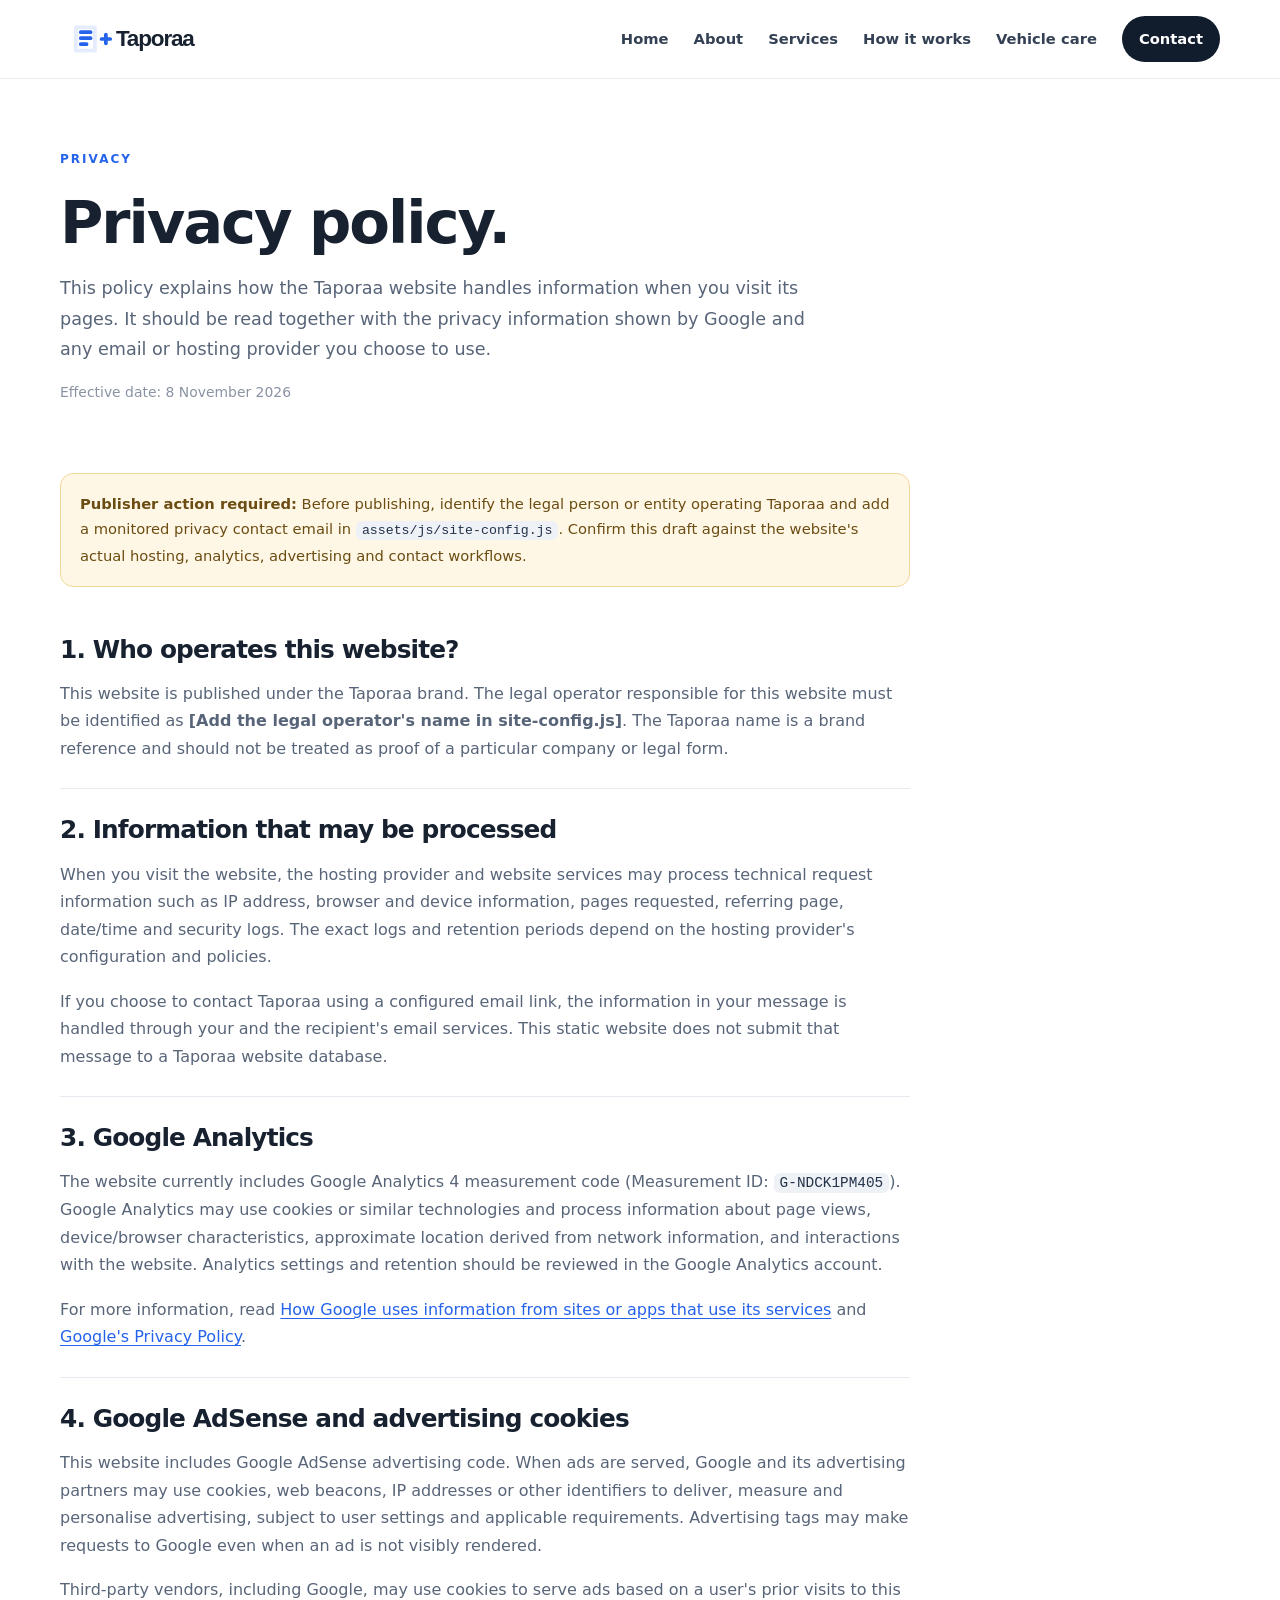
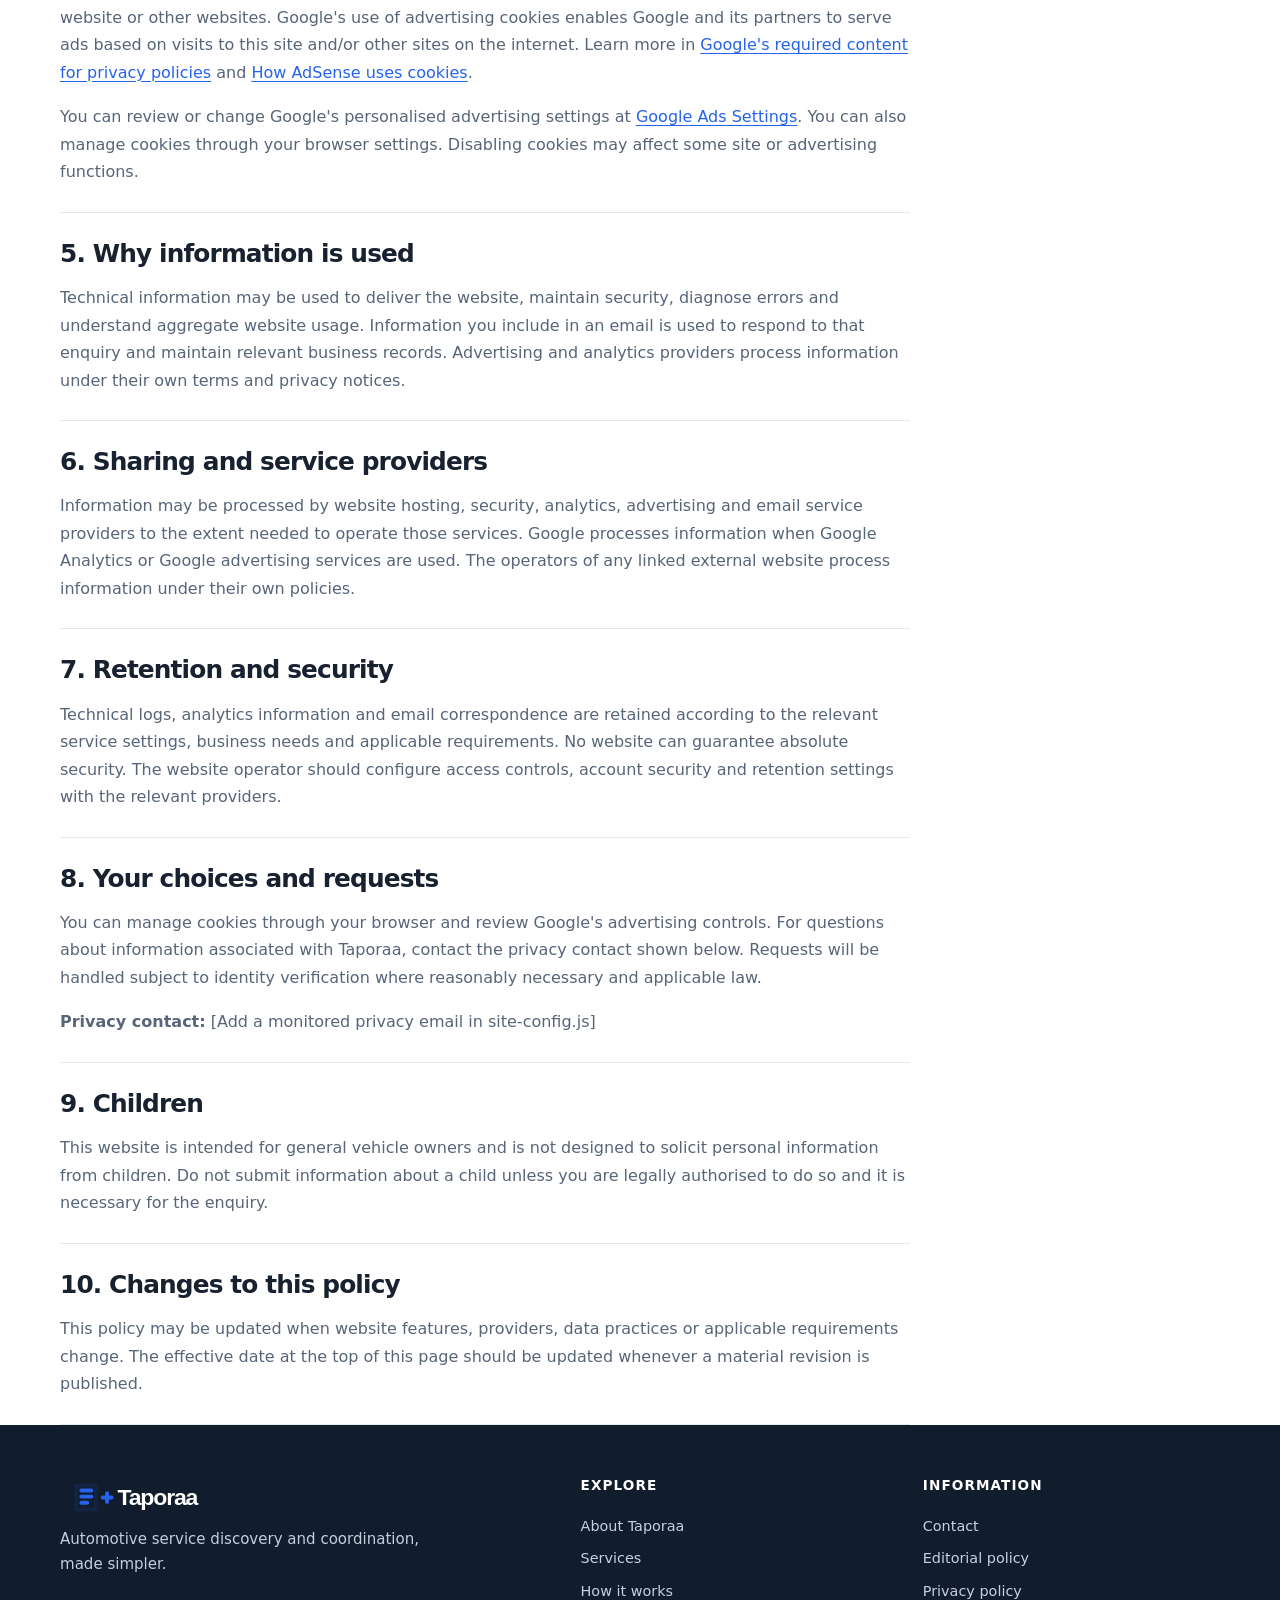
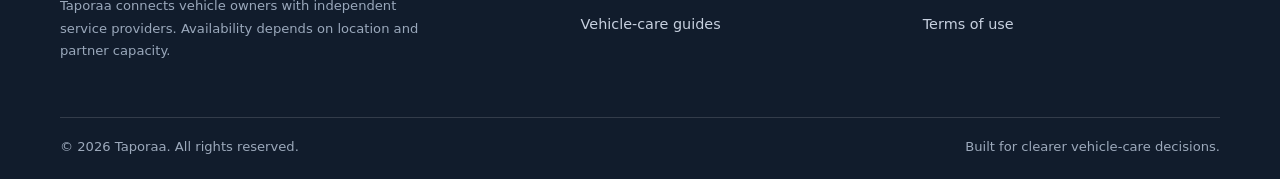
==== privacy-policy.html @ bc0a2e97 "Add files via upload" ====
<!doctype html>
<html lang="en-IN">
<head>
  <meta charset="utf-8">
  <meta name="viewport" content="width=device-width, initial-scale=1">
  <title>Privacy Policy | Taporaa</title>
  <meta name="description" content="Read how Taporaa handles website information, Google Analytics, Google AdSense cookies and privacy enquiries.">
  <link rel="canonical" href="https://taporaa.com/privacy-policy.html">
  <meta property="og:type" content="website">
  <meta property="og:site_name" content="Taporaa">
  <meta property="og:title" content="Privacy Policy | Taporaa">
  <meta property="og:description" content="Read how Taporaa handles website information, Google Analytics, Google AdSense cookies and privacy enquiries.">
  <meta property="og:url" content="https://taporaa.com/privacy-policy.html">
  <meta property="og:image" content="https://taporaa.com/assets/img/og-cover.svg">
  <meta name="twitter:card" content="summary_large_image">

  <link rel="icon" href="/assets/img/favicon.svg" type="image/svg+xml">
  <link rel="stylesheet" href="/assets/css/style.css">
  <meta name="theme-color" content="#111827">
  <!-- Google Analytics 4: retained from the existing Taporaa site. Disable in site-config.js if no longer used. -->
  <script async src="https://www.googletagmanager.com/gtag/js?id=G-NDCK1PM405"></script>
  <script>window.dataLayer=window.dataLayer||[];function gtag(){dataLayer.push(arguments);}gtag('js',new Date());gtag('config','G-NDCK1PM405');</script>


</head>
<body>

<a class="skip-link" href="#main">Skip to content</a>
<header class="site-header">
  <div class="container header-inner">
    <a class="brand" href="/" aria-label="Taporaa home">
      <img src="/assets/img/taporaa-logo.svg" width="154" height="42" alt="Taporaa" />
    </a>
    <button class="menu-toggle" type="button" aria-expanded="false" aria-controls="primary-nav" aria-label="Open navigation"><span></span><span></span><span></span></button>
    <nav class="primary-nav" id="primary-nav" aria-label="Main navigation">
      <a href="/">Home</a><a href="/about.html">About</a><a href="/services.html">Services</a><a href="/how-it-works.html">How it works</a><a href="/vehicle-care/">Vehicle care</a><a class="nav-contact" href="/contact.html">Contact</a>
    </nav>
  </div>
</header>

<main id="main" class="container page-main">

<header class="page-hero"><p class="eyebrow">PRIVACY</p><h1>Privacy policy.</h1><p>This policy explains how the Taporaa website handles information when you visit its pages. It should be read together with the privacy information shown by Google and any email or hosting provider you choose to use.</p><p class="policy-updated">Effective date: 8 November 2026</p></header>
<div class="policy-config" id="privacy-config-notice"><strong>Publisher action required:</strong> Before publishing, identify the legal person or entity operating Taporaa and add a monitored privacy contact email in <code>assets/js/site-config.js</code>. Confirm this draft against the website's actual hosting, analytics, advertising and contact workflows.</div>
<section class="content-section"><h2>1. Who operates this website?</h2><p>This website is published under the Taporaa brand. The legal operator responsible for this website must be identified as <strong data-operator-name>[Add the legal operator's name in site-config.js]</strong>. The Taporaa name is a brand reference and should not be treated as proof of a particular company or legal form.</p></section>
<section class="content-section"><h2>2. Information that may be processed</h2><p>When you visit the website, the hosting provider and website services may process technical request information such as IP address, browser and device information, pages requested, referring page, date/time and security logs. The exact logs and retention periods depend on the hosting provider's configuration and policies.</p><p>If you choose to contact Taporaa using a configured email link, the information in your message is handled through your and the recipient's email services. This static website does not submit that message to a Taporaa website database.</p></section>
<section class="content-section"><h2>3. Google Analytics</h2><p>The website currently includes Google Analytics 4 measurement code (Measurement ID: <code>G-NDCK1PM405</code>). Google Analytics may use cookies or similar technologies and process information about page views, device/browser characteristics, approximate location derived from network information, and interactions with the website. Analytics settings and retention should be reviewed in the Google Analytics account.</p><p>For more information, read <a href="https://policies.google.com/technologies/partner-sites" target="_blank" rel="noopener noreferrer">How Google uses information from sites or apps that use its services</a> and <a href="https://policies.google.com/privacy" target="_blank" rel="noopener noreferrer">Google's Privacy Policy</a>.</p></section>
<section class="content-section"><h2>4. Google AdSense and advertising cookies</h2><p>This website includes Google AdSense advertising code. When ads are served, Google and its advertising partners may use cookies, web beacons, IP addresses or other identifiers to deliver, measure and personalise advertising, subject to user settings and applicable requirements. Advertising tags may make requests to Google even when an ad is not visibly rendered.</p><p>Third-party vendors, including Google, may use cookies to serve ads based on a user's prior visits to this website or other websites. Google's use of advertising cookies enables Google and its partners to serve ads based on visits to this site and/or other sites on the internet. Learn more in <a href="https://support.google.com/adsense/answer/1348695" target="_blank" rel="noopener noreferrer">Google's required content for privacy policies</a> and <a href="https://support.google.com/adsense/answer/7549925" target="_blank" rel="noopener noreferrer">How AdSense uses cookies</a>.</p><p>You can review or change Google's personalised advertising settings at <a href="https://adssettings.google.com/" target="_blank" rel="noopener noreferrer">Google Ads Settings</a>. You can also manage cookies through your browser settings. Disabling cookies may affect some site or advertising functions.</p></section>
<section class="content-section"><h2>5. Why information is used</h2><p>Technical information may be used to deliver the website, maintain security, diagnose errors and understand aggregate website usage. Information you include in an email is used to respond to that enquiry and maintain relevant business records. Advertising and analytics providers process information under their own terms and privacy notices.</p></section>
<section class="content-section"><h2>6. Sharing and service providers</h2><p>Information may be processed by website hosting, security, analytics, advertising and email service providers to the extent needed to operate those services. Google processes information when Google Analytics or Google advertising services are used. The operators of any linked external website process information under their own policies.</p></section>
<section class="content-section"><h2>7. Retention and security</h2><p>Technical logs, analytics information and email correspondence are retained according to the relevant service settings, business needs and applicable requirements. No website can guarantee absolute security. The website operator should configure access controls, account security and retention settings with the relevant providers.</p></section>
<section class="content-section"><h2>8. Your choices and requests</h2><p>You can manage cookies through your browser and review Google's advertising controls. For questions about information associated with Taporaa, contact the privacy contact shown below. Requests will be handled subject to identity verification where reasonably necessary and applicable law.</p><p><strong>Privacy contact:</strong> <span data-privacy-email>[Add a monitored privacy email in site-config.js]</span></p></section>
<section class="content-section"><h2>9. Children</h2><p>This website is intended for general vehicle owners and is not designed to solicit personal information from children. Do not submit information about a child unless you are legally authorised to do so and it is necessary for the enquiry.</p></section>
<section class="content-section"><h2>10. Changes to this policy</h2><p>This policy may be updated when website features, providers, data practices or applicable requirements change. The effective date at the top of this page should be updated whenever a material revision is published.</p></section>

</main>

<footer class="site-footer">
  <div class="container footer-grid">
    <div class="footer-brand">
      <a href="/" aria-label="Taporaa home"><img src="/assets/img/taporaa-logo-light.svg" width="154" height="42" alt="Taporaa" loading="lazy"></a>
      <p>Automotive service discovery and coordination, made simpler.</p>
      <p class="small-note">Taporaa connects vehicle owners with independent service providers. Availability depends on location and partner capacity.</p>
    </div>
    <div><h2>Explore</h2><a href="/about.html">About Taporaa</a><a href="/services.html">Services</a><a href="/how-it-works.html">How it works</a><a href="/vehicle-care/">Vehicle-care guides</a></div>
    <div><h2>Information</h2><a href="/contact.html">Contact</a><a href="/editorial-policy.html">Editorial policy</a><a href="/privacy-policy.html">Privacy policy</a><a href="/terms.html">Terms of use</a></div>
  </div>
  <div class="container footer-bottom"><span>© <span data-current-year>2026</span> Taporaa. All rights reserved.</span><span>Built for clearer vehicle-care decisions.</span></div>
</footer>
<script src="/assets/js/site-config.js"></script>
<script src="/assets/js/site.js" defer></script>

</body>
</html>
---- assets/css/style.css ----
:root{--ink:#17212f;--muted:#586579;--line:#e5eaf0;--paper:#fff;--soft:#f5f7fa;--navy:#111c2c;--blue:#2563eb;--blue2:#1d4ed8;--mint:#dff7ef;--mint-ink:#0e7660;--radius:20px;--shadow:0 18px 55px rgba(17,28,44,.08);--max:1160px}
*{box-sizing:border-box}html{scroll-behavior:smooth}body{margin:0;background:var(--paper);color:var(--ink);font-family:Inter,ui-sans-serif,system-ui,-apple-system,BlinkMacSystemFont,'Segoe UI',sans-serif;font-size:16px;line-height:1.72;-webkit-font-smoothing:antialiased}a{color:var(--blue);text-underline-offset:3px}a:hover{color:var(--blue2)}img{max-width:100%;height:auto}h1,h2,h3{font-family:Inter,ui-sans-serif,system-ui,-apple-system,BlinkMacSystemFont,'Segoe UI',sans-serif;line-height:1.18;letter-spacing:-.035em;margin:0 0 16px;color:var(--ink)}h1{font-size:clamp(2.45rem,5vw,4.35rem);font-weight:800}h2{font-size:clamp(1.65rem,3vw,2.35rem);font-weight:800}h3{font-size:1.18rem;font-weight:700}p{margin:0 0 17px;color:var(--muted)}ul,ol{color:var(--muted);padding-left:22px}li{padding:3px 0}code{padding:2px 6px;border-radius:6px;background:#eef2f7;color:#223148;font-size:.9em}.container{width:min(var(--max),calc(100% - 44px));margin-inline:auto}.skip-link{position:absolute;left:-999px;top:8px;background:#fff;color:#111;padding:10px;z-index:100}.skip-link:focus{left:10px}.site-header{position:sticky;top:0;z-index:30;background:rgba(255,255,255,.94);backdrop-filter:blur(14px);border-bottom:1px solid rgba(229,234,240,.9)}.header-inner{height:78px;display:flex;align-items:center;justify-content:space-between;gap:26px}.brand{display:flex;align-items:center}.brand img{display:block;width:150px;height:auto}.primary-nav{display:flex;align-items:center;gap:25px}.primary-nav a{font-size:.92rem;font-weight:600;text-decoration:none;color:#344054}.primary-nav a:hover,.primary-nav a:focus-visible{color:var(--blue)}.primary-nav .nav-contact{background:var(--navy);color:#fff;padding:10px 17px;border-radius:999px}.primary-nav .nav-contact:hover{background:var(--blue);color:#fff}.menu-toggle{display:none;border:0;background:none;padding:10px}.menu-toggle span{display:block;width:23px;height:2px;background:var(--ink);margin:5px}.page-main{min-height:65vh}.hero{display:grid;grid-template-columns:1.08fr .92fr;align-items:center;gap:34px;padding-top:78px;padding-bottom:68px}.hero-copy{max-width:650px}.eyebrow{font-size:.75rem;letter-spacing:.17em;font-weight:700;color:var(--blue);margin:0 0 18px}.hero h1{max-width:680px}.hero-lead{font-size:1.18rem;line-height:1.65;color:#445167;max-width:620px;margin:23px 0}.hero-art{background:linear-gradient(145deg,#edf3ff,#f1fbf7);border-radius:32px;padding:12px;box-shadow:var(--shadow)}.hero-art img{display:block;width:100%;border-radius:24px}.button-row{display:flex;flex-wrap:wrap;gap:12px;margin:27px 0 15px}.button{display:inline-flex;align-items:center;justify-content:center;min-height:48px;padding:12px 21px;border-radius:999px;text-decoration:none;font-weight:700;font-size:.93rem;transition:transform .16s ease,background .16s ease}.button:hover{transform:translateY(-2px)}.button-primary{background:var(--blue);color:#fff}.button-primary:hover{background:var(--blue2);color:#fff}.button-secondary{border:1px solid #cbd5e1;color:var(--ink);background:#fff}.button-secondary:hover{border-color:var(--blue);color:var(--blue)}.button-light{background:#fff;color:var(--navy)}.button-light:hover{color:var(--blue)}.hero-disclaimer,.small-note,.disclaimer{font-size:.86rem;color:#778397}.trust-strip{width:min(var(--max),calc(100% - 44px));margin:0 auto 20px;background:var(--navy);border-radius:18px;display:grid;grid-template-columns:repeat(3,1fr);padding:21px 28px;color:#fff}.trust-strip div{padding:4px 20px;border-right:1px solid rgba(255,255,255,.18)}.trust-strip div:last-child{border:0}.trust-strip strong,.trust-strip span{display:block}.trust-strip strong{font:700 1rem Inter,ui-sans-serif,system-ui,sans-serif}.trust-strip span{font-size:.85rem;color:#c3ccda}.section{padding-top:72px;padding-bottom:64px}.section-pad{padding-left:clamp(0px,2vw,20px);padding-right:clamp(0px,2vw,20px)}.section-heading{max-width:690px;margin:0 0 30px}.section-heading>p:not(.eyebrow){font-size:1.04rem}.service-grid{display:grid;grid-template-columns:repeat(4,1fr);gap:16px}.service-card,.guide-card{border:1px solid var(--line);border-radius:18px;padding:24px;background:#fff;transition:box-shadow .2s ease,transform .2s ease}.service-card:hover,.guide-card:hover{box-shadow:var(--shadow);transform:translateY(-3px)}.card-icon{display:inline-grid;place-items:center;width:43px;height:43px;border-radius:13px;background:#edf3ff;color:var(--blue);font-size:1.4rem;margin-bottom:18px}.service-card p,.guide-card p{font-size:.94rem}.text-link{display:inline-flex;gap:6px;align-items:center;font-weight:700;text-decoration:none;font-size:.92rem}.section-action{margin-top:27px}.split-section{display:grid;grid-template-columns:1fr 1fr;gap:58px;padding-top:78px;padding-bottom:78px;background:var(--soft);border-radius:26px;margin:25px 0}.split-section>div:first-child{padding-left:30px}.step-list{list-style:none;margin:0;padding:0 30px 0 0}.step-list li{display:flex;gap:18px;padding:0 0 23px;margin-bottom:23px;border-bottom:1px solid #dfe5ed}.step-list li:last-child{border:0;margin:0;padding-bottom:0}.step-list b{font:800 1.1rem Inter,ui-sans-serif,system-ui,sans-serif;color:var(--blue)}.step-list h3{margin-bottom:6px}.step-list p{margin:0;font-size:.94rem}.guide-section{padding-top:83px;padding-bottom:73px}.guide-grid{display:grid;grid-template-columns:repeat(3,1fr);gap:16px}.guide-tag{font-size:.7rem!important;letter-spacing:.14em;font-weight:700;color:var(--mint-ink)!important;margin:0 0 12px}.guide-card h3{font-size:1.23rem}.notice-panel{background:#f0f7ff;border:1px solid #dceaff;border-radius:22px;padding:35px 40px;margin:34px 0}.notice-panel p:last-child{margin-bottom:0}.notice-panel.compact{padding:25px 30px}.cta-band{display:flex;align-items:center;justify-content:space-between;gap:25px;background:var(--blue);border-radius:24px;padding-top:34px;padding-bottom:34px;margin:50px 0 70px}.cta-band h2,.cta-band p{color:#fff}.cta-band .eyebrow{color:#cfe0ff}.cta-band p{margin-bottom:0}.cta-band>div{max-width:700px}.page-hero{padding:70px 0 43px;max-width:820px}.page-hero h1{font-size:clamp(2.4rem,4.7vw,3.7rem)}.page-hero>p:not(.eyebrow){font-size:1.1rem;max-width:760px}.content-section{max-width:850px;padding:26px 0;border-bottom:1px solid var(--line)}.content-section h2{font-size:1.55rem}.content-section p:last-child,.content-section ul:last-child{margin-bottom:0}.check-list{list-style:none;padding:0}.check-list li{position:relative;padding-left:28px;margin:8px 0}.check-list li:before{content:'✓';position:absolute;left:0;top:3px;color:var(--mint-ink);font-weight:800}.value-grid{display:grid;grid-template-columns:repeat(3,1fr);gap:14px}.value-grid article{padding:20px;background:var(--soft);border-radius:14px}.value-grid p{margin:0;font-size:.93rem}.inline-cta{max-width:850px;margin:35px 0 65px;padding:25px 0}.service-detail-list{max-width:900px}.service-detail{display:grid;grid-template-columns:55px 1fr;gap:20px;padding:31px 0;border-bottom:1px solid var(--line);scroll-margin-top:100px}.detail-number{font:800 1.05rem Inter,ui-sans-serif,system-ui,sans-serif;color:var(--blue);padding-top:5px}.service-detail h2{font-size:1.6rem}.service-detail h3{font-size:1rem;margin:17px 0 6px}.service-detail ul{margin-top:7px}.process-list{list-style:none;padding:0;margin:15px 0 38px;max-width:900px}.process-list li{display:grid;grid-template-columns:58px 1fr;gap:21px;padding:24px 0;border-bottom:1px solid var(--line)}.process-list li>span{font:800 1.25rem Inter,ui-sans-serif,system-ui,sans-serif;color:var(--blue)}.process-list h2{font-size:1.55rem}.process-list p{margin:0}.guide-list{max-width:900px}.guide-row{display:grid;grid-template-columns:65px 1fr;gap:20px;padding:28px 0;border-bottom:1px solid var(--line)}.guide-icon{display:grid;place-items:center;width:56px;height:56px;border-radius:17px;background:var(--mint);font-size:1.5rem;color:var(--mint-ink)}.guide-row h2{font-size:1.45rem}.guide-row h2 a{color:var(--ink);text-decoration:none}.guide-row h2 a:hover{color:var(--blue)}.guide-row p:not(.guide-tag){margin-bottom:10px}.article-layout{padding-top:50px;padding-bottom:70px}.article-header{max-width:900px;padding:20px 0 34px}.article-header h1{font-size:clamp(2.25rem,4.8vw,3.55rem)}.article-lead{font-size:1.13rem;line-height:1.7;color:#46556b;max-width:850px}.article-meta{font-size:.82rem;color:#8993a3}.article-body{max-width:850px}.article-section{padding:22px 0;border-bottom:1px solid var(--line)}.article-section h2{font-size:1.55rem}.check-panel{background:#f0f7ff;border:1px solid #dceaff;border-radius:18px;padding:25px 29px;margin:28px 0}.check-panel h2{font-size:1.35rem}.check-panel ul{margin-bottom:0}.faq-item{border-bottom:1px solid var(--line);padding:15px 0}.faq-item summary{cursor:pointer;font-weight:700;color:var(--ink)}.faq-item p{margin:12px 0 0}.article-back{margin-top:28px}.contact-layout{display:grid;grid-template-columns:1fr 1fr;gap:18px;max-width:950px;margin-bottom:70px}.contact-card{padding:28px;border:1px solid var(--line);border-radius:19px}.contact-card h2{font-size:1.5rem}.config-warning,.policy-config{background:#fff7e6;color:#6b4c12;border:1px solid #f4d89b;border-radius:13px;padding:17px 19px;font-size:.92rem}.contact-card .small-note{margin-top:18px}.policy-updated{font-size:.87rem!important;color:#8993a3!important}.policy-config{max-width:850px;margin:8px 0 22px}.policy-config[hidden]{display:none}.site-footer{background:var(--navy);color:#fff;padding:52px 0 22px}.footer-grid{display:grid;grid-template-columns:1.6fr 1fr 1fr;gap:45px;padding-bottom:37px}.footer-brand img{filter:none}.footer-brand p{max-width:360px;color:#c4cedd;font-size:.94rem}.footer-brand .small-note{font-size:.82rem;color:#9aa8bb}.footer-grid h2{font:700 .85rem Inter,ui-sans-serif,system-ui,sans-serif;color:#fff;letter-spacing:.08em;text-transform:uppercase;margin:0 0 17px}.footer-grid>div:not(:first-child){display:flex;flex-direction:column;align-items:flex-start}.footer-grid a{color:#c7d0df;text-decoration:none;font-size:.9rem;padding:4px 0}.footer-grid a:hover{color:#fff}.footer-bottom{display:flex;justify-content:space-between;gap:20px;border-top:1px solid rgba(255,255,255,.14);padding-top:18px;color:#9ca9bb;font-size:.82rem}.footer-bottom span:last-child{text-align:right}
@media(max-width:980px){.primary-nav{gap:15px}.primary-nav a{font-size:.86rem}.service-grid{grid-template-columns:repeat(2,1fr)}.hero{grid-template-columns:1fr 1fr}.guide-grid{grid-template-columns:1fr 1fr}}
@media(max-width:760px){.container{width:min(var(--max),calc(100% - 34px))}.header-inner{height:68px}.brand img{width:132px}.menu-toggle{display:block;cursor:pointer}.primary-nav{display:none;position:absolute;top:68px;left:0;right:0;padding:16px 24px 22px;background:#fff;border-bottom:1px solid var(--line);box-shadow:0 16px 25px rgba(17,28,44,.08);flex-direction:column;align-items:stretch;gap:0}.primary-nav.is-open{display:flex}.primary-nav a{padding:12px 0}.primary-nav .nav-contact{padding:11px 17px;text-align:center;margin-top:8px}.hero{grid-template-columns:1fr;padding-top:48px;padding-bottom:42px}.hero-art{max-width:580px;margin:0 auto}.trust-strip{grid-template-columns:1fr;gap:12px;padding:18px 22px}.trust-strip div{border-right:0;border-bottom:1px solid rgba(255,255,255,.18);padding:0 0 12px}.trust-strip div:last-child{border:0;padding-bottom:0}.section{padding-top:54px;padding-bottom:48px}.split-section{grid-template-columns:1fr;gap:26px;padding-top:48px;padding-bottom:48px}.split-section>div:first-child{padding:0 12px}.step-list{padding:0 12px}.guide-grid{grid-template-columns:1fr}.notice-panel{padding:25px}.cta-band{align-items:flex-start;flex-direction:column;padding-top:28px;padding-bottom:28px;margin:35px 0 55px}.page-hero{padding-top:48px}.value-grid{grid-template-columns:1fr}.contact-layout{grid-template-columns:1fr}.footer-grid{grid-template-columns:1fr 1fr;gap:28px}.footer-brand{grid-column:1/-1}.footer-bottom{flex-direction:column}.footer-bottom span:last-child{text-align:left}}
@media(max-width:480px){h1{font-size:2.35rem}.service-grid{grid-template-columns:1fr}.button-row{flex-direction:column;align-items:stretch}.button-row .button{width:100%}.service-detail{grid-template-columns:35px 1fr;gap:12px}.detail-number{font-size:.9rem}.process-list li{grid-template-columns:38px 1fr;gap:12px}.guide-row{grid-template-columns:44px 1fr;gap:13px}.guide-icon{width:42px;height:42px;border-radius:13px}.footer-grid{grid-template-columns:1fr}.footer-brand{grid-column:auto}}
@media(prefers-reduced-motion:reduce){html{scroll-behavior:auto}*,*::before,*::after{transition:none!important;animation:none!important}}
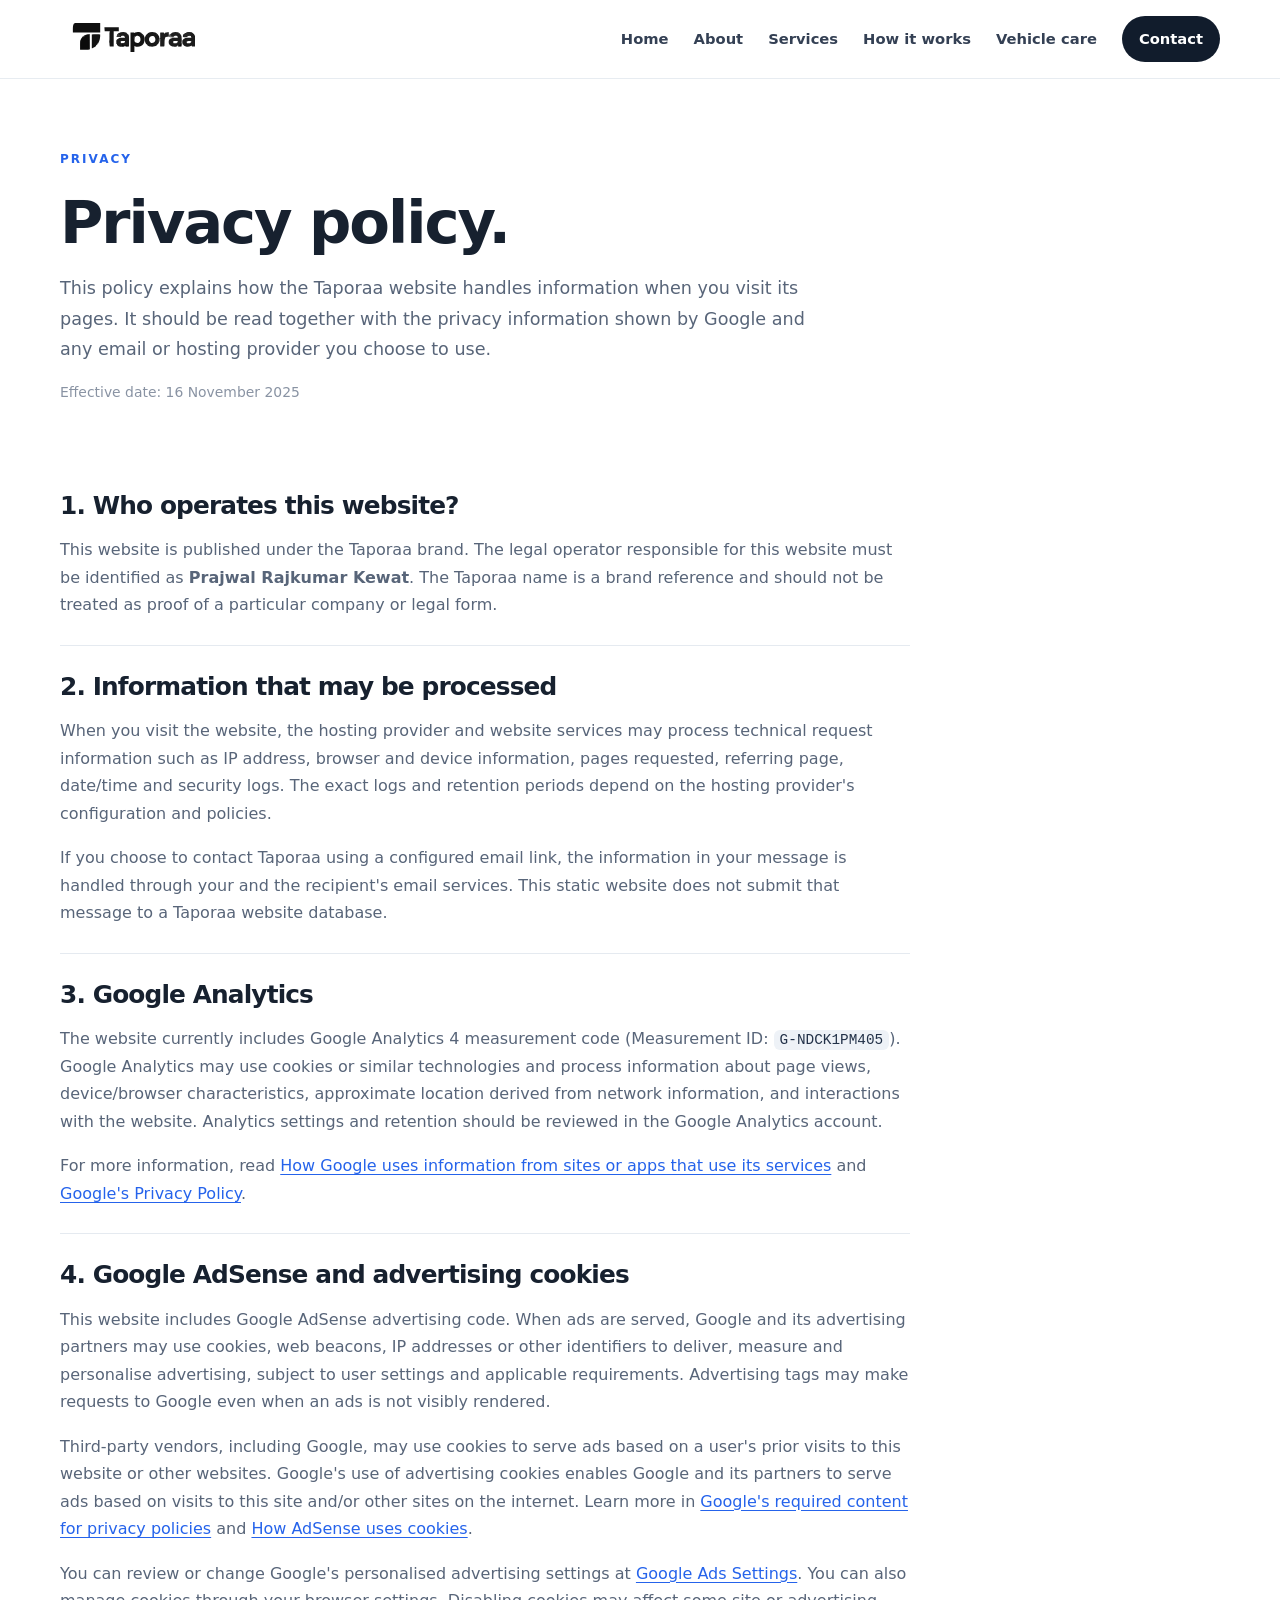
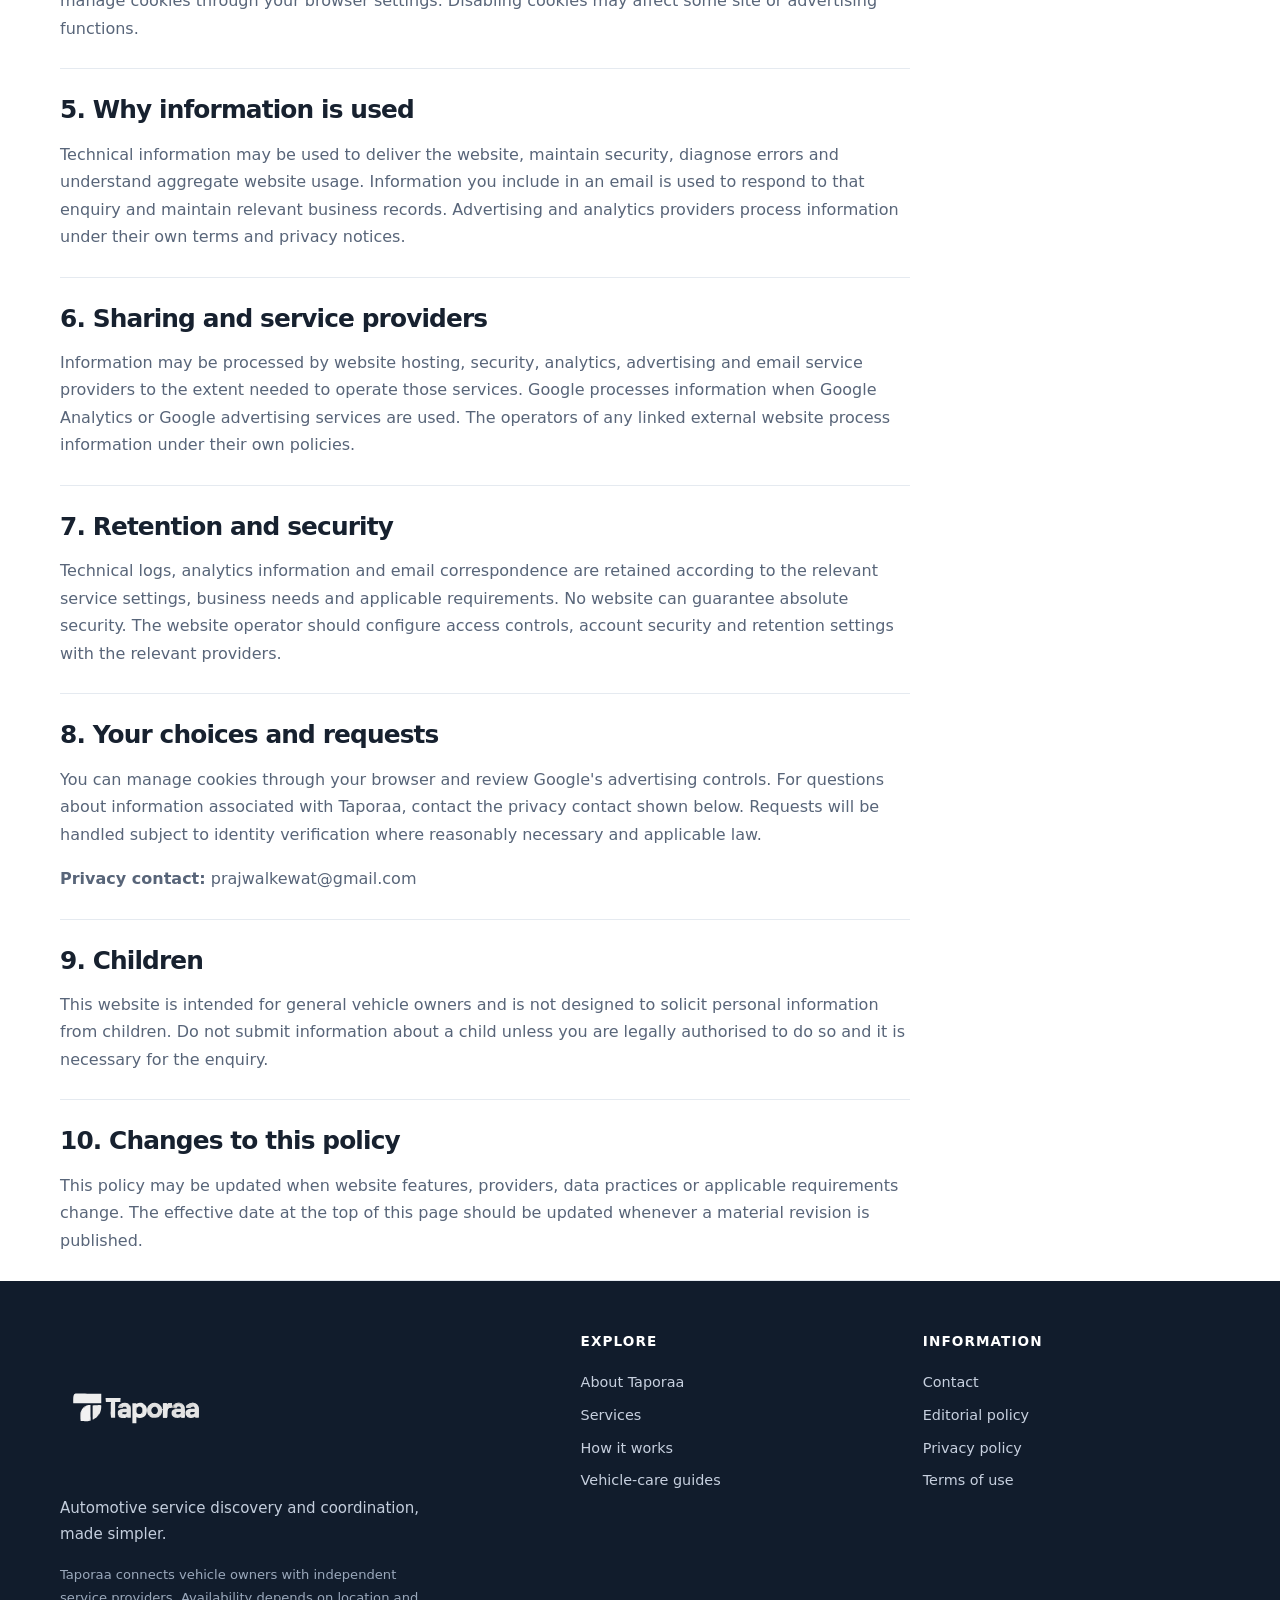
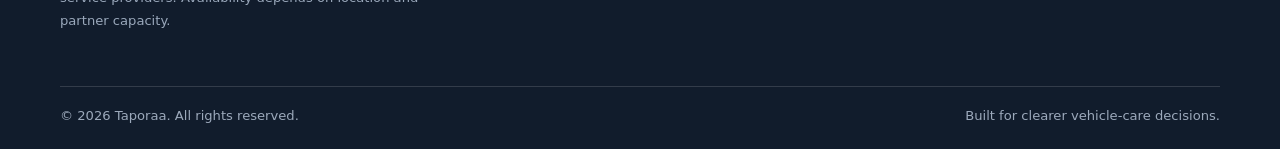
==== commit 62138085: "Update privacy-policy.html" ====
--- a/privacy-policy.html
+++ b/privacy-policy.html
@@ -40,12 +40,12 @@
 
 <main id="main" class="container page-main">
 
-<header class="page-hero"><p class="eyebrow">PRIVACY</p><h1>Privacy policy.</h1><p>This policy explains how the Taporaa website handles information when you visit its pages. It should be read together with the privacy information shown by Google and any email or hosting provider you choose to use.</p><p class="policy-updated">Effective date: 8 November 2026</p></header>
+<header class="page-hero"><p class="eyebrow">PRIVACY</p><h1>Privacy policy.</h1><p>This policy explains how the Taporaa website handles information when you visit its pages. It should be read together with the privacy information shown by Google and any email or hosting provider you choose to use.</p><p class="policy-updated">Effective date: 16 November 2025</p></header>
 <div class="policy-config" id="privacy-config-notice"><strong>Publisher action required:</strong> Before publishing, identify the legal person or entity operating Taporaa and add a monitored privacy contact email in <code>assets/js/site-config.js</code>. Confirm this draft against the website's actual hosting, analytics, advertising and contact workflows.</div>
 <section class="content-section"><h2>1. Who operates this website?</h2><p>This website is published under the Taporaa brand. The legal operator responsible for this website must be identified as <strong data-operator-name>[Add the legal operator's name in site-config.js]</strong>. The Taporaa name is a brand reference and should not be treated as proof of a particular company or legal form.</p></section>
 <section class="content-section"><h2>2. Information that may be processed</h2><p>When you visit the website, the hosting provider and website services may process technical request information such as IP address, browser and device information, pages requested, referring page, date/time and security logs. The exact logs and retention periods depend on the hosting provider's configuration and policies.</p><p>If you choose to contact Taporaa using a configured email link, the information in your message is handled through your and the recipient's email services. This static website does not submit that message to a Taporaa website database.</p></section>
 <section class="content-section"><h2>3. Google Analytics</h2><p>The website currently includes Google Analytics 4 measurement code (Measurement ID: <code>G-NDCK1PM405</code>). Google Analytics may use cookies or similar technologies and process information about page views, device/browser characteristics, approximate location derived from network information, and interactions with the website. Analytics settings and retention should be reviewed in the Google Analytics account.</p><p>For more information, read <a href="https://policies.google.com/technologies/partner-sites" target="_blank" rel="noopener noreferrer">How Google uses information from sites or apps that use its services</a> and <a href="https://policies.google.com/privacy" target="_blank" rel="noopener noreferrer">Google's Privacy Policy</a>.</p></section>
-<section class="content-section"><h2>4. Google AdSense and advertising cookies</h2><p>This website includes Google AdSense advertising code. When ads are served, Google and its advertising partners may use cookies, web beacons, IP addresses or other identifiers to deliver, measure and personalise advertising, subject to user settings and applicable requirements. Advertising tags may make requests to Google even when an ad is not visibly rendered.</p><p>Third-party vendors, including Google, may use cookies to serve ads based on a user's prior visits to this website or other websites. Google's use of advertising cookies enables Google and its partners to serve ads based on visits to this site and/or other sites on the internet. Learn more in <a href="https://support.google.com/adsense/answer/1348695" target="_blank" rel="noopener noreferrer">Google's required content for privacy policies</a> and <a href="https://support.google.com/adsense/answer/7549925" target="_blank" rel="noopener noreferrer">How AdSense uses cookies</a>.</p><p>You can review or change Google's personalised advertising settings at <a href="https://adssettings.google.com/" target="_blank" rel="noopener noreferrer">Google Ads Settings</a>. You can also manage cookies through your browser settings. Disabling cookies may affect some site or advertising functions.</p></section>
+<section class="content-section"><h2>4. Google AdSense and advertising cookies</h2><p>This website includes Google AdSense advertising code. When ads are served, Google and its advertising partners may use cookies, web beacons, IP addresses or other identifiers to deliver, measure and personalise advertising, subject to user settings and applicable requirements. Advertising tags may make requests to Google even when an ads is not visibly rendered.</p><p>Third-party vendors, including Google, may use cookies to serve ads based on a user's prior visits to this website or other websites. Google's use of advertising cookies enables Google and its partners to serve ads based on visits to this site and/or other sites on the internet. Learn more in <a href="https://support.google.com/adsense/answer/1348695" target="_blank" rel="noopener noreferrer">Google's required content for privacy policies</a> and <a href="https://support.google.com/adsense/answer/7549925" target="_blank" rel="noopener noreferrer">How AdSense uses cookies</a>.</p><p>You can review or change Google's personalised advertising settings at <a href="https://adssettings.google.com/" target="_blank" rel="noopener noreferrer">Google Ads Settings</a>. You can also manage cookies through your browser settings. Disabling cookies may affect some site or advertising functions.</p></section>
 <section class="content-section"><h2>5. Why information is used</h2><p>Technical information may be used to deliver the website, maintain security, diagnose errors and understand aggregate website usage. Information you include in an email is used to respond to that enquiry and maintain relevant business records. Advertising and analytics providers process information under their own terms and privacy notices.</p></section>
 <section class="content-section"><h2>6. Sharing and service providers</h2><p>Information may be processed by website hosting, security, analytics, advertising and email service providers to the extent needed to operate those services. Google processes information when Google Analytics or Google advertising services are used. The operators of any linked external website process information under their own policies.</p></section>
 <section class="content-section"><h2>7. Retention and security</h2><p>Technical logs, analytics information and email correspondence are retained according to the relevant service settings, business needs and applicable requirements. No website can guarantee absolute security. The website operator should configure access controls, account security and retention settings with the relevant providers.</p></section>
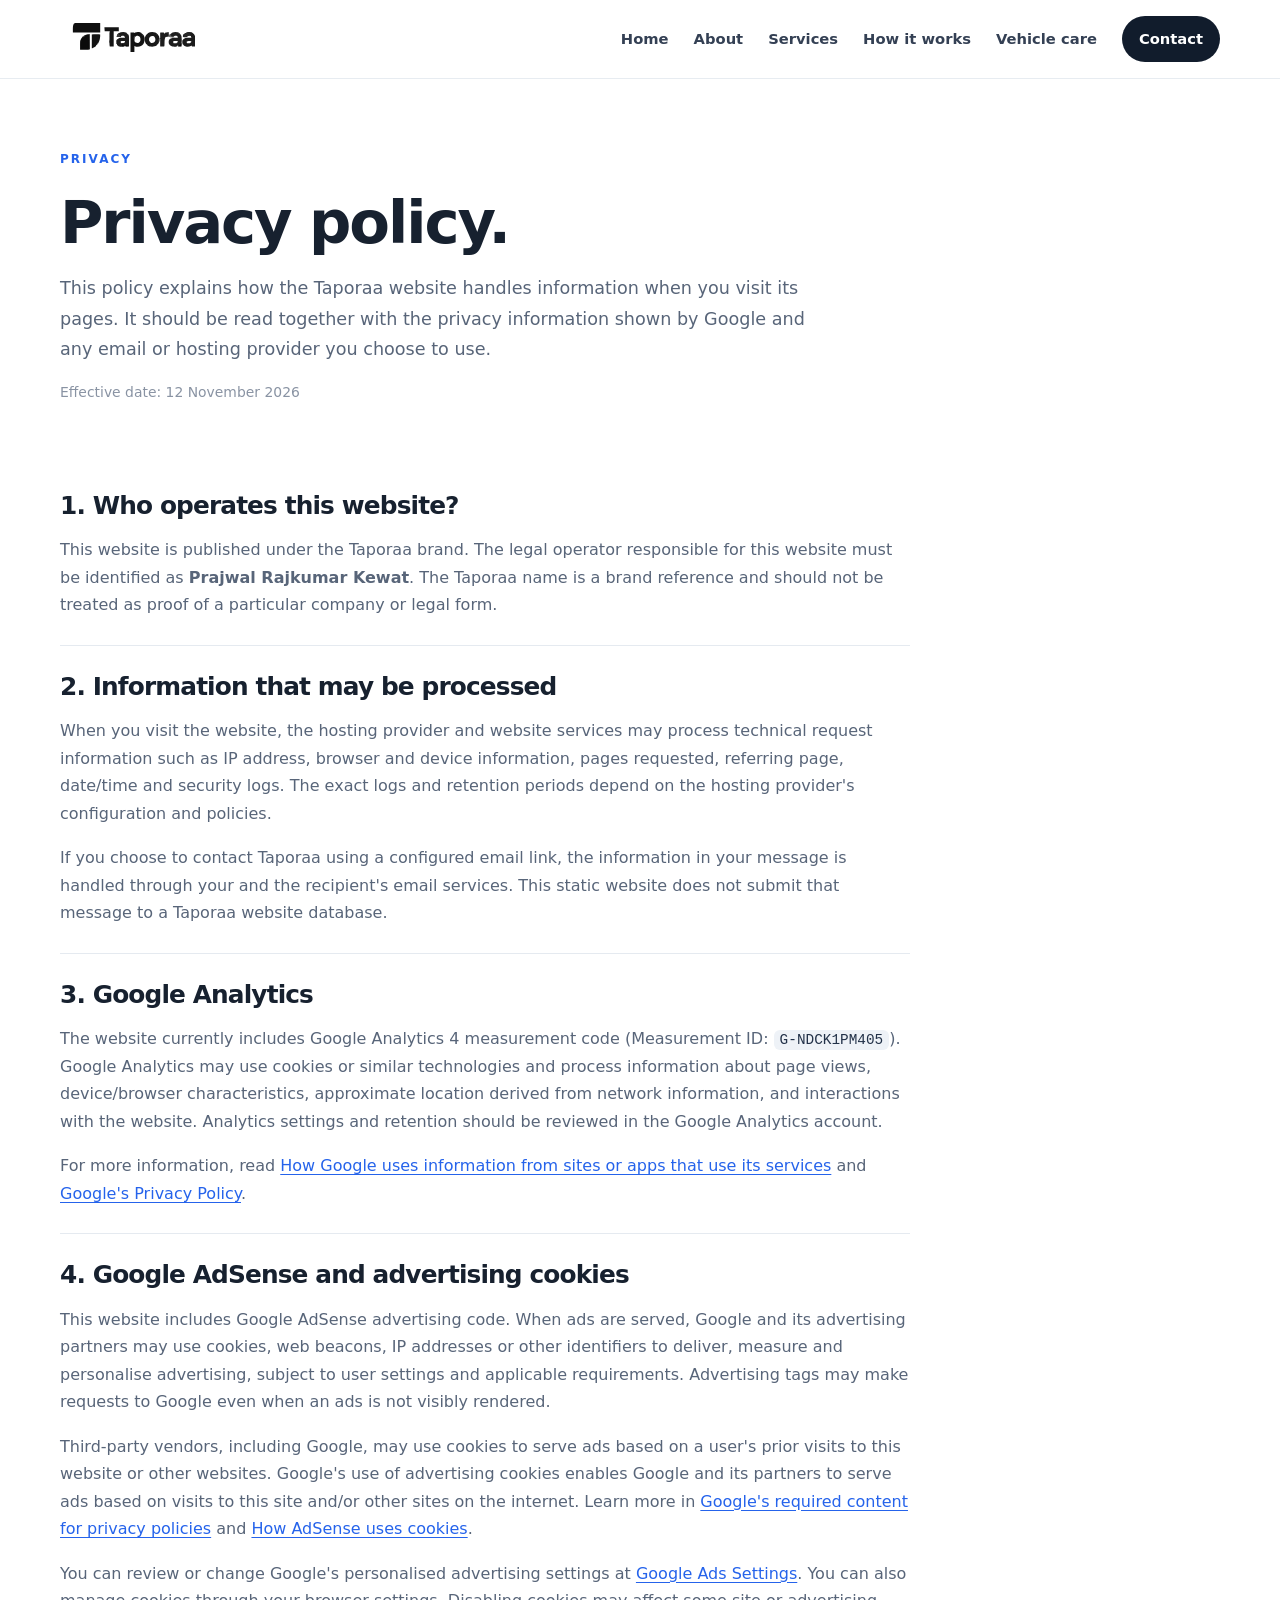
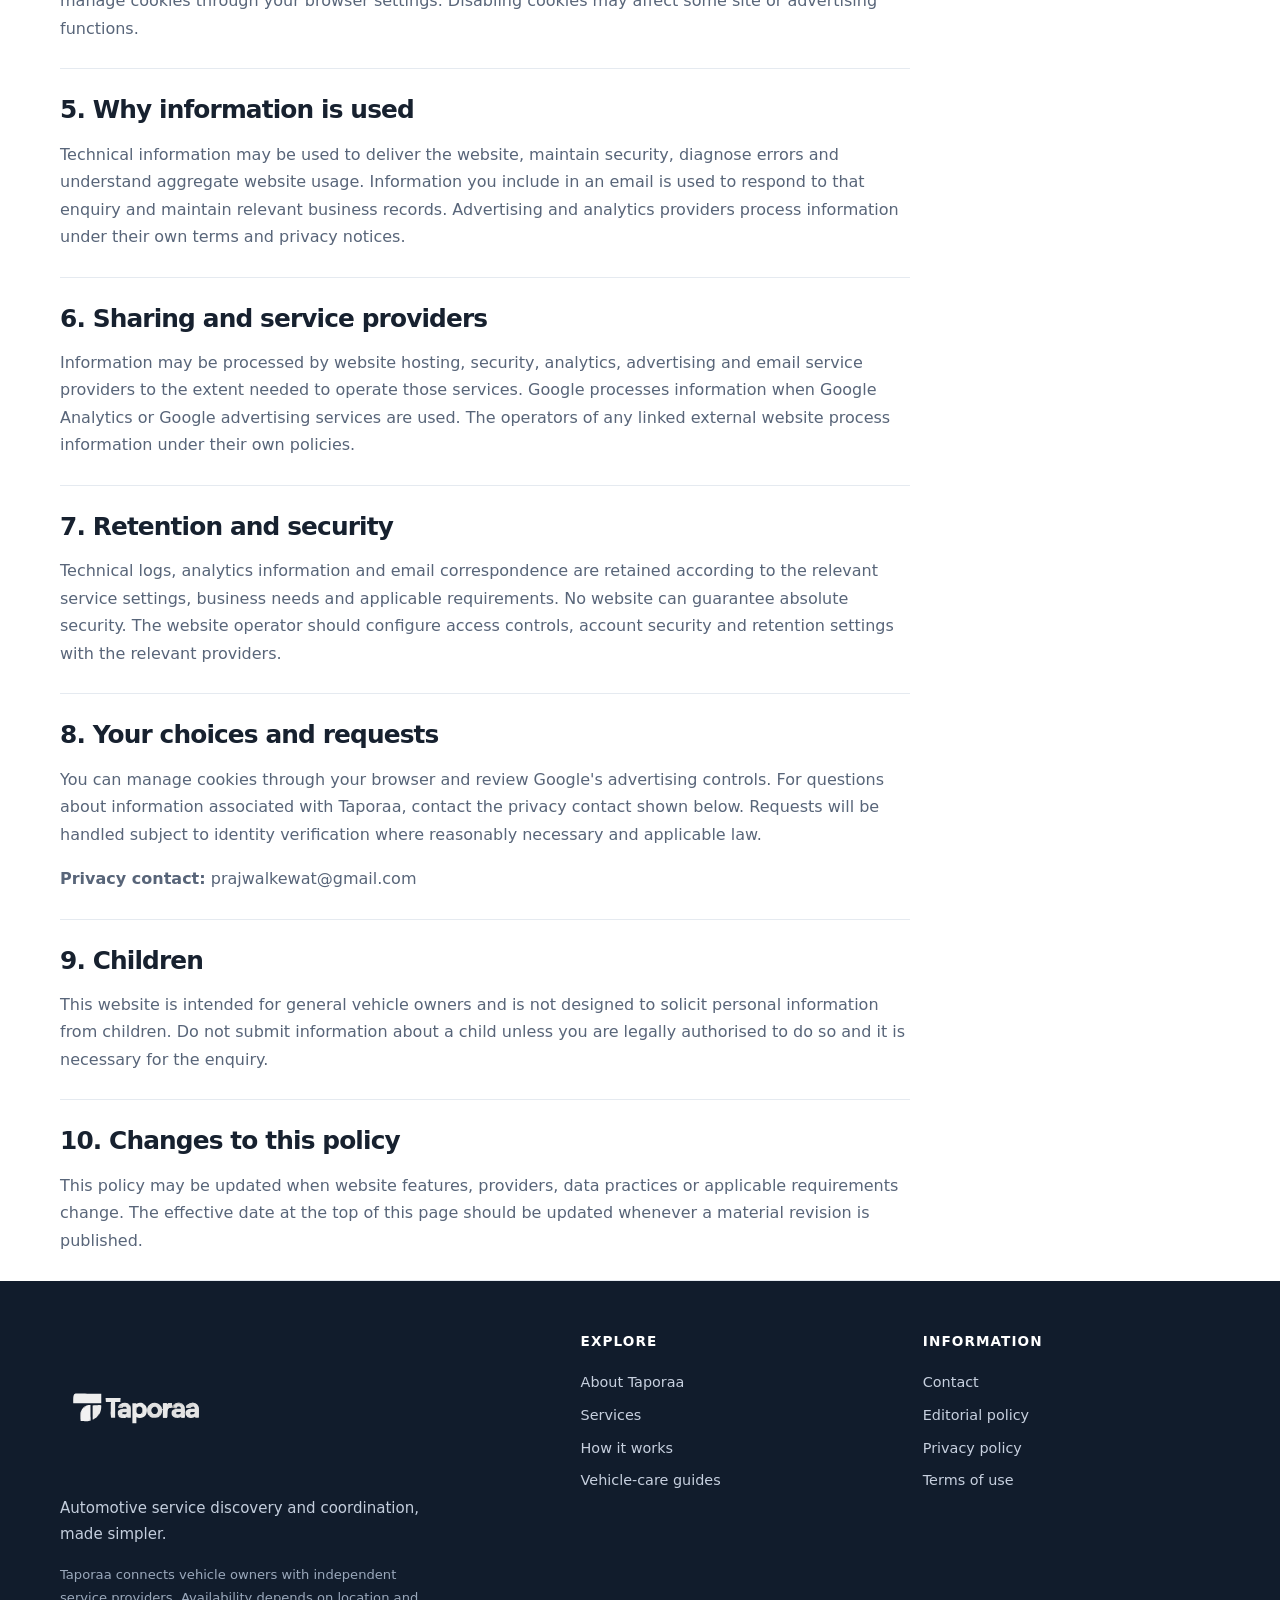
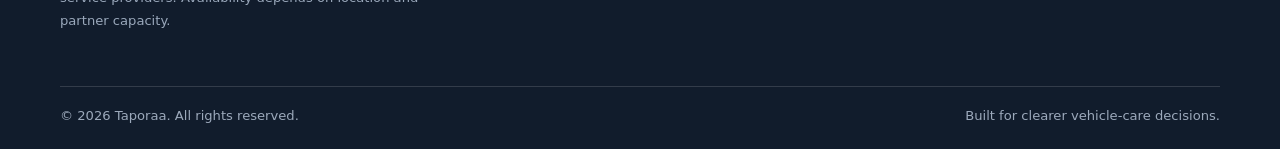
==== commit d5868841: "Update privacy-policy.html" ====
--- a/privacy-policy.html
+++ b/privacy-policy.html
@@ -40,7 +40,7 @@
 
 <main id="main" class="container page-main">
 
-<header class="page-hero"><p class="eyebrow">PRIVACY</p><h1>Privacy policy.</h1><p>This policy explains how the Taporaa website handles information when you visit its pages. It should be read together with the privacy information shown by Google and any email or hosting provider you choose to use.</p><p class="policy-updated">Effective date: 16 November 2025</p></header>
+<header class="page-hero"><p class="eyebrow">PRIVACY</p><h1>Privacy policy.</h1><p>This policy explains how the Taporaa website handles information when you visit its pages. It should be read together with the privacy information shown by Google and any email or hosting provider you choose to use.</p><p class="policy-updated">Effective date: 12 November 2026</p></header>
 <div class="policy-config" id="privacy-config-notice"><strong>Publisher action required:</strong> Before publishing, identify the legal person or entity operating Taporaa and add a monitored privacy contact email in <code>assets/js/site-config.js</code>. Confirm this draft against the website's actual hosting, analytics, advertising and contact workflows.</div>
 <section class="content-section"><h2>1. Who operates this website?</h2><p>This website is published under the Taporaa brand. The legal operator responsible for this website must be identified as <strong data-operator-name>[Add the legal operator's name in site-config.js]</strong>. The Taporaa name is a brand reference and should not be treated as proof of a particular company or legal form.</p></section>
 <section class="content-section"><h2>2. Information that may be processed</h2><p>When you visit the website, the hosting provider and website services may process technical request information such as IP address, browser and device information, pages requested, referring page, date/time and security logs. The exact logs and retention periods depend on the hosting provider's configuration and policies.</p><p>If you choose to contact Taporaa using a configured email link, the information in your message is handled through your and the recipient's email services. This static website does not submit that message to a Taporaa website database.</p></section>
